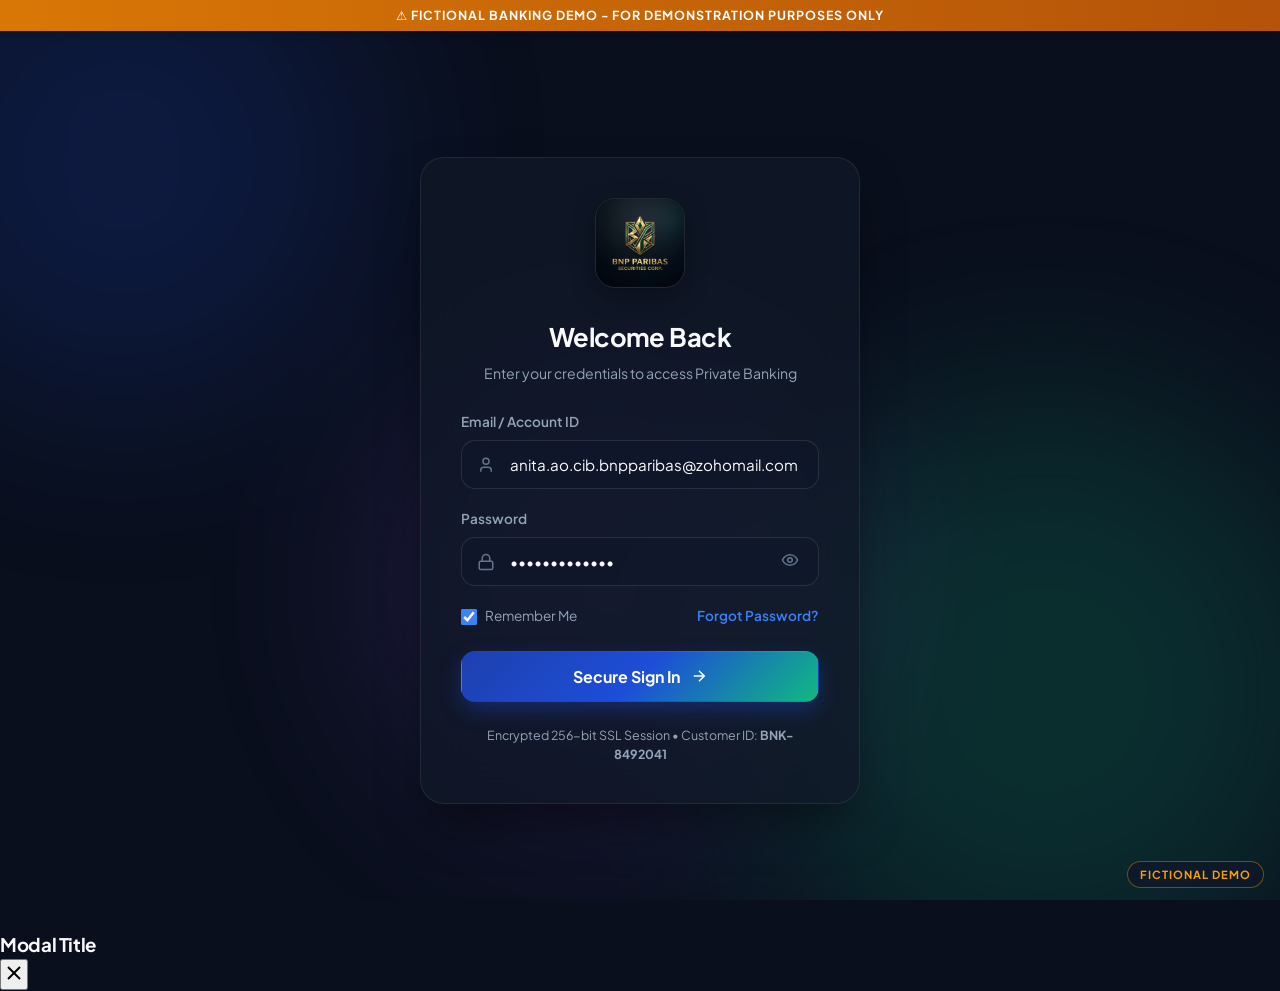
==== index.html @ 1166a78b "Rebrand to BNP Paribas Securities Corp, Accounts view & mobile responsive sidebar drawer" ====
<!DOCTYPE html>
<html lang="en" data-theme="dark">
<head>
  <meta charset="UTF-8">
  <meta name="viewport" content="width=device-width, initial-scale=1.0">
  <title>BNP Paribas Securities Corp - Login</title>
  <meta name="description" content="Secure digital banking authentication portal. Fictional demo environment.">
  <!-- Favicon -->
  <link rel="icon" type="image/png" href="assets/logo.png">
  <link rel="apple-touch-icon" href="assets/logo.png">
  <meta name="theme-color" content="#0A0F1D">
  <link rel="stylesheet" href="css/style.css">
  <link rel="stylesheet" href="css/animations.css">
  <style>
    .login-container {
      min-height: 100vh;
      display: flex;
      flex-direction: column;
      align-items: center;
      justify-content: center;
      padding: 20px;
      position: relative;
      z-index: 2;
    }

    .login-card {
      width: 100%;
      max-width: 440px;
      padding: 40px;
      background: rgba(17, 24, 39, 0.75);
      border: 1px solid var(--glass-border);
      border-radius: var(--radius-xl);
      backdrop-filter: blur(24px);
      -webkit-backdrop-filter: blur(24px);
      box-shadow: 0 25px 50px -12px rgba(0, 0, 0, 0.5);
    }

    .login-logo {
      text-align: center;
      margin-bottom: 32px;
    }

    .login-logo svg {
      width: 220px;
      height: 55px;
    }

    .login-header {
      text-align: center;
      margin-bottom: 28px;
    }

    .login-header h2 {
      font-size: 1.6rem;
      margin-bottom: 6px;
    }

    .login-header p {
      font-size: 0.88rem;
    }

    .login-options {
      display: flex;
      align-items: center;
      justify-content: space-between;
      margin-bottom: 24px;
      font-size: 0.85rem;
    }

    .remember-me {
      display: flex;
      align-items: center;
      gap: 8px;
      cursor: pointer;
      color: var(--text-secondary);
    }

    .remember-me input {
      accent-color: var(--accent-blue);
      width: 16px;
      height: 16px;
    }

    .forgot-link {
      color: var(--accent-blue);
      font-weight: 600;
    }

    .btn-login {
      width: 100%;
      padding: 14px;
      font-size: 1rem;
      font-weight: 700;
    }

    .login-footer-info {
      margin-top: 24px;
      text-align: center;
      font-size: 0.78rem;
      color: var(--text-muted);
    }

    @media (max-width: 480px) {
      .login-card {
        padding: 24px 16px;
        border-radius: var(--radius-lg);
      }
      .login-logo img {
        width: 70px !important;
        height: 70px !important;
      }
      .login-header h2 {
        font-size: 1.3rem;
      }
      .login-header p {
        font-size: 0.8rem;
      }
      .login-options {
        flex-direction: column;
        align-items: flex-start;
        gap: 12px;
      }
    }
  </style>
</head>
<body>

  <!-- Ambient Light Blobs -->
  <div class="ambient-bg">
    <div class="ambient-blob blob-1"></div>
    <div class="ambient-blob blob-2"></div>
    <div class="ambient-blob blob-3"></div>
  </div>

  <!-- Disclaimer Banner -->
  <div class="demo-disclaimer-banner">
    <span>⚠️ FICTIONAL BANKING DEMO - FOR DEMONSTRATION PURPOSES ONLY</span>
  </div>

  <main class="login-container">
    <div class="login-card slide-up">
      <div class="login-logo" style="text-align: center; margin-bottom: 24px;">
        <img src="assets/logo.png" alt="BNP Paribas Securities Corp Logo" style="width: 90px; height: 90px; border-radius: var(--radius-lg); box-shadow: 0 8px 24px rgba(0,0,0,0.3); border: 1px solid var(--glass-border);">
      </div>

      <div class="login-header">
        <h2>Welcome Back</h2>
        <p>Enter your credentials to access Private Banking</p>
      </div>

      <form id="loginForm" onsubmit="App.handleLogin(event)">
        <div class="form-group">
          <label class="form-label" for="username">Email / Account ID</label>
          <div class="input-with-icon">
            <span class="input-icon">
              <svg xmlns="http://www.w3.org/2000/svg" width="18" height="18" viewBox="0 0 24 24" fill="none" stroke="currentColor" stroke-width="2"><path d="M19 21v-2a4 4 0 0 0-4-4H9a4 4 0 0 0-4 4v2"/><circle cx="12" cy="7" r="4"/></svg>
            </span>
            <input type="text" id="username" class="form-control" value="anita.ao.cib.bnpparibas@zohomail.com" required placeholder="e.g. anita.ao.cib.bnpparibas@zohomail.com">
          </div>
        </div>

        <div class="form-group">
          <label class="form-label" for="password">Password</label>
          <div class="input-with-icon">
            <span class="input-icon">
              <svg xmlns="http://www.w3.org/2000/svg" width="18" height="18" viewBox="0 0 24 24" fill="none" stroke="currentColor" stroke-width="2"><rect x="3" y="11" width="18" height="11" rx="2" ry="2"/><path d="M7 11V7a5 5 0 0 1 10 0v4"/></svg>
            </span>
            <input type="password" id="password" class="form-control" value="DavidMck@3000" required placeholder="Enter password">
            <button type="button" class="input-toggle-pwd" onclick="App.togglePasswordVisibility()">
              <svg xmlns="http://www.w3.org/2000/svg" width="18" height="18" viewBox="0 0 24 24" fill="none" stroke="currentColor" stroke-width="2"><path d="M2 12s3-7 10-7 10 7 10 7-3 7-10 7-10-7-10-7Z"/><circle cx="12" cy="12" r="3"/></svg>
            </button>
          </div>
        </div>

        <div class="login-options">
          <label class="remember-me">
            <input type="checkbox" id="rememberMe" checked>
            <span>Remember Me</span>
          </label>
          <a href="#" class="forgot-link" onclick="App.handleForgot(event)">Forgot Password?</a>
        </div>

        <button type="submit" id="loginBtn" class="btn btn-primary btn-login">
          <span>Secure Sign In</span>
          <svg xmlns="http://www.w3.org/2000/svg" width="18" height="18" viewBox="0 0 24 24" fill="none" stroke="currentColor" stroke-width="2"><line x1="5" y1="12" x2="19" y2="12"/><polyline points="12 5 19 12 12 19"/></svg>
        </button>
      </form>

      <div class="login-footer-info">
        <p>Encrypted 256-bit SSL Session • Customer ID: <strong>BNK-8492041</strong></p>
      </div>
    </div>
  </main>

  <div class="demo-watermark">FICTIONAL DEMO</div>

  <script src="js/storage.js"></script>
  <script src="js/helpers.js"></script>
  <script src="js/ui.js"></script>
  <script src="js/app.js"></script>
  <script>
    document.addEventListener('DOMContentLoaded', () => {
      UI.init();
      App.initLogin();
    });
  </script>
</body>
</html>
---- css/style.css ----
/* ==========================================================================
   TUNEX PRIVATE BANKING - DESIGN SYSTEM & STYLESHEET
   ========================================================================== */

@import url('https://fonts.googleapis.com/css2?family=JetBrains+Mono:wght@400;500;600;700&family=Plus+Jakarta+Sans:wght@300;400;500;600;700;800&display=swap');

/* --------------------------------------------------------------------------
   CSS Variables & Design Tokens (Dark Theme Default)
   -------------------------------------------------------------------------- */
:root {
  /* Color Palette - Premium Luxury Dark Mode */
  --bg-primary: #0A0F1D;
  --bg-secondary: #111827;
  --bg-tertiary: #1F2937;
  
  --glass-bg: rgba(17, 24, 39, 0.65);
  --glass-border: rgba(255, 255, 255, 0.08);
  --glass-shadow: 0 16px 40px rgba(0, 0, 0, 0.35);
  
  --card-bg: rgba(30, 41, 59, 0.7);
  --card-border: rgba(255, 255, 255, 0.1);
  --card-hover-border: rgba(59, 130, 246, 0.4);
  
  --text-primary: #F8FAFC;
  --text-secondary: #94A3B8;
  --text-muted: #64748B;
  
  --accent-blue: #3B82F6;
  --accent-blue-hover: #2563EB;
  --accent-royal: #1D4ED8;
  --accent-emerald: #10B981;
  --accent-emerald-glow: rgba(16, 185, 129, 0.25);
  --accent-gold: #F59E0B;
  --accent-danger: #EF4444;
  --accent-purple: #8B5CF6;
  
  --gradient-primary: linear-gradient(135deg, #1E40AF 0%, #1D4ED8 50%, #10B981 100%);
  --gradient-card: linear-gradient(135deg, rgba(30, 41, 59, 0.8) 0%, rgba(15, 23, 42, 0.9) 100%);
  --gradient-gold: linear-gradient(135deg, #F59E0B 0%, #D97706 100%);
  --gradient-glass: linear-gradient(135deg, rgba(255, 255, 255, 0.05) 0%, rgba(255, 255, 255, 0.01) 100%);
  
  --radius-sm: 8px;
  --radius-md: 14px;
  --radius-lg: 20px;
  --radius-xl: 24px;
  --radius-full: 9999px;
  
  --font-main: 'Plus Jakarta Sans', system-ui, -apple-system, sans-serif;
  --font-mono: 'JetBrains Mono', monospace;
  
  --transition-fast: 0.2s cubic-bezier(0.4, 0, 0.2, 1);
  --transition-normal: 0.3s cubic-bezier(0.4, 0, 0.2, 1);
  --transition-smooth: 0.4s cubic-bezier(0.16, 1, 0.3, 1);
  
  --topbar-height: 76px;
  --sidebar-width: 260px;
  --sidebar-collapsed-width: 80px;
}

/* Light Theme Variables */
[data-theme="light"] {
  --bg-primary: #F1F5F9;
  --bg-secondary: #FFFFFF;
  --bg-tertiary: #E2E8F0;
  
  --glass-bg: rgba(255, 255, 255, 0.85);
  --glass-border: rgba(0, 0, 0, 0.08);
  --glass-shadow: 0 16px 40px rgba(15, 23, 42, 0.08);
  
  --card-bg: #FFFFFF;
  --card-border: rgba(0, 0, 0, 0.08);
  --card-hover-border: rgba(59, 130, 246, 0.5);
  
  --text-primary: #0F172A;
  --text-secondary: #475569;
  --text-muted: #94A3B8;
  
  --gradient-card: linear-gradient(135deg, #FFFFFF 0%, #F8FAFC 100%);
  --gradient-glass: linear-gradient(135deg, rgba(255, 255, 255, 0.9) 0%, rgba(241, 245, 249, 0.9) 100%);
}

/* --------------------------------------------------------------------------
   Reset & Core Layout Setup
   -------------------------------------------------------------------------- */
*, *::before, *::after {
  box-sizing: border-box;
  margin: 0;
  padding: 0;
}

html, body {
  width: 100%;
  min-height: 100vh;
  font-family: var(--font-main);
  background-color: var(--bg-primary);
  color: var(--text-primary);
  line-height: 1.5;
  overflow-x: hidden;
  -webkit-font-smoothing: antialiased;
  -moz-osx-font-smoothing: grayscale;
}

/* Ambient Background Blobs */
.ambient-bg {
  position: fixed;
  top: 0;
  left: 0;
  width: 100vw;
  height: 100vh;
  pointer-events: none;
  z-index: 0;
  overflow: hidden;
}

.ambient-blob {
  position: absolute;
  border-radius: 50%;
  filter: blur(100px);
  opacity: 0.18;
  animation: blobFloat 20s infinite alternate ease-in-out;
}

.blob-1 {
  top: -10%;
  left: -10%;
  width: 500px;
  height: 500px;
  background: var(--accent-royal);
}

.blob-2 {
  bottom: -10%;
  right: -5%;
  width: 600px;
  height: 600px;
  background: var(--accent-emerald);
  animation-delay: -5s;
}

.blob-3 {
  top: 40%;
  left: 30%;
  width: 450px;
  height: 450px;
  background: var(--accent-purple);
  animation-delay: -10s;
}

/* --------------------------------------------------------------------------
   Fictional Demo Banner & Watermark
   -------------------------------------------------------------------------- */
.demo-disclaimer-banner {
  background: linear-gradient(90deg, #D97706 0%, #B45309 100%);
  color: #FFFFFF;
  font-size: 0.78rem;
  font-weight: 700;
  letter-spacing: 1px;
  text-transform: uppercase;
  text-align: center;
  padding: 6px 16px;
  position: relative;
  z-index: 1000;
  display: flex;
  align-items: center;
  justify-content: center;
  gap: 10px;
  box-shadow: 0 2px 10px rgba(0, 0, 0, 0.2);
}

.demo-disclaimer-banner span {
  display: inline-flex;
  align-items: center;
  gap: 6px;
}

/* Watermark */
.demo-watermark {
  position: fixed;
  bottom: 12px;
  right: 16px;
  background: rgba(15, 23, 42, 0.8);
  border: 1px solid rgba(245, 158, 11, 0.4);
  color: #F59E0B;
  padding: 4px 12px;
  border-radius: var(--radius-full);
  font-size: 0.7rem;
  font-weight: 700;
  letter-spacing: 1px;
  z-index: 9999;
  pointer-events: none;
  backdrop-filter: blur(8px);
}

/* --------------------------------------------------------------------------
   Typography & General UI Elements
   -------------------------------------------------------------------------- */
h1, h2, h3, h4, h5, h6 {
  font-weight: 700;
  color: var(--text-primary);
  letter-spacing: -0.02em;
}

p {
  color: var(--text-secondary);
}

a {
  color: var(--accent-blue);
  text-decoration: none;
  transition: color var(--transition-fast);
}

a:hover {
  color: var(--accent-emerald);
}

.font-mono {
  font-family: var(--font-mono);
}

/* Buttons */
.btn {
  display: inline-flex;
  align-items: center;
  justify-content: center;
  gap: 10px;
  padding: 12px 24px;
  border-radius: var(--radius-md);
  font-family: var(--font-main);
  font-size: 0.92rem;
  font-weight: 600;
  cursor: pointer;
  border: 1px solid transparent;
  transition: all var(--transition-normal);
  outline: none;
  user-select: none;
  white-space: nowrap;
}

.btn-primary {
  background: var(--gradient-primary);
  color: #FFFFFF;
  box-shadow: 0 8px 20px rgba(29, 78, 216, 0.35);
}

.btn-primary:hover {
  transform: translateY(-2px);
  box-shadow: 0 12px 28px rgba(16, 185, 129, 0.4);
  filter: brightness(1.1);
}

.btn-secondary {
  background: rgba(255, 255, 255, 0.06);
  color: var(--text-primary);
  border: 1px solid var(--card-border);
  backdrop-filter: blur(10px);
}

.btn-secondary:hover {
  background: rgba(255, 255, 255, 0.12);
  border-color: rgba(255, 255, 255, 0.2);
  transform: translateY(-2px);
}

.btn-gold {
  background: var(--gradient-gold);
  color: #FFFFFF;
  box-shadow: 0 8px 20px rgba(245, 158, 11, 0.3);
}

.btn-gold:hover {
  transform: translateY(-2px);
  box-shadow: 0 12px 28px rgba(245, 158, 11, 0.45);
}

.btn-danger {
  background: rgba(239, 68, 68, 0.15);
  color: var(--accent-danger);
  border: 1px solid rgba(239, 68, 68, 0.3);
}

.btn-danger:hover {
  background: var(--accent-danger);
  color: #FFFFFF;
}

.btn-icon {
  width: 44px;
  height: 44px;
  padding: 0;
  border-radius: var(--radius-md);
  background: rgba(255, 255, 255, 0.05);
  border: 1px solid var(--card-border);
  color: var(--text-primary);
  cursor: pointer;
  display: inline-flex;
  align-items: center;
  justify-content: center;
  transition: all var(--transition-fast);
}

.btn-icon:hover {
  background: rgba(255, 255, 255, 0.12);
  color: var(--accent-blue);
  transform: translateY(-1px);
}

.btn-sm {
  padding: 8px 16px;
  font-size: 0.82rem;
  border-radius: var(--radius-sm);
}

.btn:disabled, .btn.disabled {
  opacity: 0.5;
  cursor: not-allowed;
  transform: none !important;
  box-shadow: none !important;
}

/* Form Controls */
.form-group {
  display: flex;
  flex-direction: column;
  gap: 8px;
  margin-bottom: 20px;
}

.form-label {
  font-size: 0.85rem;
  font-weight: 600;
  color: var(--text-secondary);
  display: flex;
  align-items: center;
  justify-content: space-between;
}

.form-control {
  width: 100%;
  padding: 14px 18px;
  background: rgba(15, 23, 42, 0.6);
  border: 1px solid var(--card-border);
  border-radius: var(--radius-md);
  color: var(--text-primary);
  font-family: var(--font-main);
  font-size: 0.95rem;
  transition: all var(--transition-fast);
  outline: none;
}

[data-theme="light"] .form-control {
  background: #F8FAFC;
}

.form-control:focus {
  border-color: var(--accent-blue);
  box-shadow: 0 0 0 4px rgba(59, 130, 246, 0.15);
  background: rgba(15, 23, 42, 0.8);
}

.form-control::placeholder {
  color: var(--text-muted);
}

.input-with-icon {
  position: relative;
  display: flex;
  align-items: center;
}

.input-with-icon .form-control {
  padding-left: 48px;
}

.input-icon {
  position: absolute;
  left: 16px;
  color: var(--text-muted);
  pointer-events: none;
  display: flex;
  align-items: center;
  justify-content: center;
}

.input-toggle-pwd {
  position: absolute;
  right: 16px;
  background: none;
  border: none;
  color: var(--text-muted);
  cursor: pointer;
  padding: 4px;
}

.input-toggle-pwd:hover {
  color: var(--text-primary);
}

/* Select Control */
select.form-control {
  appearance: none;
  background-image: url("data:image/svg+xml,%3Csvg xmlns='http://www.w3.org/2000/svg' width='16' height='16' viewBox='0 0 24 24' fill='none' stroke='%2394A3B8' stroke-width='2' stroke-linecap='round' stroke-linejoin='round'%3E%3Cpath d='m6 9 6 6 6-6'/%3E%3C/svg%3E");
  background-repeat: no-repeat;
  background-position: right 16px center;
  padding-right: 44px;
}

/* Glass Card Component */
.glass-card {
  background: var(--card-bg);
  border: 1px solid var(--card-border);
  border-radius: var(--radius-xl);
  backdrop-filter: blur(16px);
  -webkit-backdrop-filter: blur(16px);
  box-shadow: var(--glass-shadow);
  padding: 24px;
  position: relative;
  overflow: hidden;
  transition: border-color var(--transition-normal), transform var(--transition-normal);
}

.glass-card.interactive:hover {
  border-color: var(--card-hover-border);
  transform: translateY(-4px);
}

/* Status Badges */
.badge {
  display: inline-flex;
  align-items: center;
  gap: 6px;
  padding: 4px 12px;
  border-radius: var(--radius-full);
  font-size: 0.76rem;
  font-weight: 700;
  text-transform: uppercase;
  letter-spacing: 0.5px;
}

.badge-success {
  background: var(--accent-emerald-glow);
  color: #10B981;
  border: 1px solid rgba(16, 185, 129, 0.3);
}

.badge-warning {
  background: rgba(245, 158, 11, 0.15);
  color: #F59E0B;
  border: 1px solid rgba(245, 158, 11, 0.3);
}

.badge-info {
  background: rgba(59, 130, 246, 0.15);
  color: #3B82F6;
  border: 1px solid rgba(59, 130, 246, 0.3);
}

.badge-danger {
  background: rgba(239, 68, 68, 0.15);
  color: #EF4444;
  border: 1px solid rgba(239, 68, 68, 0.3);
}

/* Custom Scrollbar */
::-webkit-scrollbar {
  width: 8px;
  height: 8px;
}

::-webkit-scrollbar-track {
  background: var(--bg-primary);
}

::-webkit-scrollbar-thumb {
  background: rgba(255, 255, 255, 0.15);
  border-radius: 4px;
}

::-webkit-scrollbar-thumb:hover {
  background: rgba(255, 255, 255, 0.3);
}

/* --------------------------------------------------------------------------
   Mobile-only elements — hidden by default on desktop
   -------------------------------------------------------------------------- */
.mobile-hamburger-btn {
  display: none;
}

.mobile-drawer-overlay {
  display: none;
}

.mobile-header-brand {
  display: none;
}

/* --------------------------------------------------------------------------
   Responsive Grid System
   -------------------------------------------------------------------------- */
.grid-2col-responsive {
  display: grid;
  grid-template-columns: repeat(2, 1fr);
  gap: 16px;
}
@media (max-width: 768px) {
  .grid-2col-responsive {
    grid-template-columns: 1fr;
  }
}
---- css/animations.css ----
/* ==========================================================================
   TUNEX - ANIMATIONS & TRANSITIONS
   ========================================================================== */

/* --------------------------------------------------------------------------
   Keyframe Animations
   -------------------------------------------------------------------------- */

/* Ambient Floating Blobs */
@keyframes blobFloat {
  0% {
    transform: translate(0px, 0px) scale(1);
  }
  50% {
    transform: translate(40px, -50px) scale(1.08);
  }
  100% {
    transform: translate(-30px, 30px) scale(0.95);
  }
}

/* Fade In Base */
@keyframes fadeIn {
  from {
    opacity: 0;
  }
  to {
    opacity: 1;
  }
}

.fade-in {
  animation: fadeIn 0.4s ease-out forwards;
}

/* Slide Up */
@keyframes slideUp {
  from {
    opacity: 0;
    transform: translateY(20px);
  }
  to {
    opacity: 1;
    transform: translateY(0);
  }
}

.slide-up {
  animation: slideUp 0.5s cubic-bezier(0.16, 1, 0.3, 1) forwards;
}

/* Glass Shimmer Highlight */
@keyframes glassShimmer {
  0% {
    background-position: -200% 0;
  }
  100% {
    background-position: 200% 0;
  }
}

.shimmer-bg {
  background: linear-gradient(
    90deg,
    rgba(255, 255, 255, 0) 0%,
    rgba(255, 255, 255, 0.08) 50%,
    rgba(255, 255, 255, 0) 100%
  );
  background-size: 200% 100%;
  animation: glassShimmer 3s infinite;
}

/* Skeleton Loading Pulse */
@keyframes skeletonPulse {
  0% {
    opacity: 0.4;
  }
  50% {
    opacity: 0.8;
  }
  100% {
    opacity: 0.4;
  }
}

.skeleton {
  background: rgba(255, 255, 255, 0.08);
  border-radius: var(--radius-sm);
  animation: skeletonPulse 1.5s infinite ease-in-out;
  pointer-events: none;
}

/* Pulse Dot */
@keyframes pulseDot {
  0% {
    box-shadow: 0 0 0 0 rgba(16, 185, 129, 0.7);
  }
  70% {
    box-shadow: 0 0 0 10px rgba(16, 185, 129, 0);
  }
  100% {
    box-shadow: 0 0 0 0 rgba(16, 185, 129, 0);
  }
}

.pulse-active-dot {
  width: 8px;
  height: 8px;
  background-color: var(--accent-emerald);
  border-radius: 50%;
  animation: pulseDot 2s infinite;
}

/* --------------------------------------------------------------------------
   3D Debit Card Flip Animation
   -------------------------------------------------------------------------- */
.card-flip-container {
  perspective: 1000px;
  width: 100%;
  height: 220px;
  cursor: pointer;
}

.card-flip-inner {
  position: relative;
  width: 100%;
  height: 100%;
  text-align: left;
  transition: transform 0.8s cubic-bezier(0.175, 0.885, 0.32, 1.275);
  transform-style: preserve-3d;
}

.card-flip-container.flipped .card-flip-inner {
  transform: rotateY(180deg);
}

.card-flip-front,
.card-flip-back {
  position: absolute;
  width: 100%;
  height: 100%;
  -webkit-backface-visibility: hidden;
  backface-visibility: hidden;
  border-radius: var(--radius-xl);
  overflow: hidden;
  box-shadow: 0 20px 40px rgba(0, 0, 0, 0.4);
}

.card-flip-back {
  transform: rotateY(180deg);
}

/* --------------------------------------------------------------------------
   Success Animated Checkmark
   -------------------------------------------------------------------------- */
.checkmark-wrapper {
  width: 80px;
  height: 80px;
  margin: 0 auto 20px;
  position: relative;
}

.checkmark-circle {
  stroke-dasharray: 166;
  stroke-dashoffset: 166;
  stroke-width: 4;
  stroke-miterlimit: 10;
  stroke: var(--accent-emerald);
  fill: none;
  animation: strokeCircle 0.6s cubic-bezier(0.65, 0, 0.45, 1) forwards;
}

.checkmark-check {
  transform-origin: 50% 50%;
  stroke-dasharray: 48;
  stroke-dashoffset: 48;
  stroke: var(--accent-emerald);
  stroke-width: 5;
  fill: none;
  animation: strokeCheck 0.4s cubic-bezier(0.65, 0, 0.45, 1) 0.6s forwards;
}

@keyframes strokeCircle {
  100% {
    stroke-dashoffset: 0;
  }
}

@keyframes strokeCheck {
  100% {
    stroke-dashoffset: 0;
  }
}

/* --------------------------------------------------------------------------
   Toast Notifications Animation
   -------------------------------------------------------------------------- */
@keyframes toastSlideIn {
  from {
    transform: translateX(120%);
    opacity: 0;
  }
  to {
    transform: translateX(0);
    opacity: 1;
  }
}

@keyframes toastSlideOut {
  from {
    transform: translateX(0);
    opacity: 1;
  }
  to {
    transform: translateX(120%);
    opacity: 0;
  }
}

/* --------------------------------------------------------------------------
   Modal Fade and Scale Animation
   -------------------------------------------------------------------------- */
@keyframes modalBackdropFade {
  from { opacity: 0; }
  to { opacity: 1; }
}

@keyframes modalContentPop {
  from {
    opacity: 0;
    transform: scale(0.92) translateY(20px);
  }
  to {
    opacity: 1;
    transform: scale(1) translateY(0);
  }
}
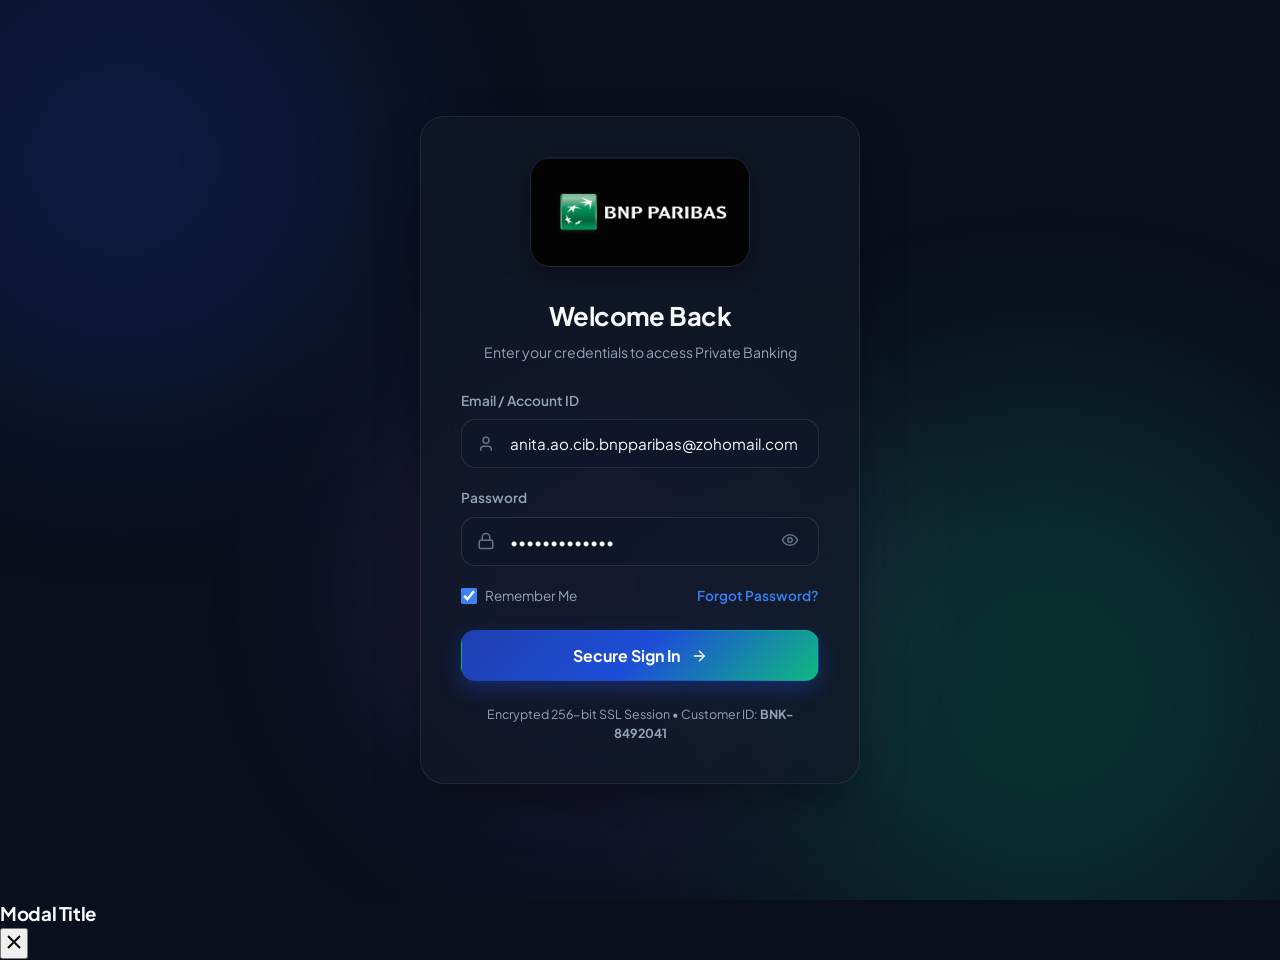
==== commit a1e70bfa: "Update brand identity assets to high-res BNP Paribas dark logo & apply landscape layout proportions " ====
--- a/index.html
+++ b/index.html
@@ -1,13 +1,14 @@
 <!DOCTYPE html>
 <html lang="en" data-theme="dark">
+
 <head>
   <meta charset="UTF-8">
   <meta name="viewport" content="width=device-width, initial-scale=1.0">
   <title>BNP Paribas Securities Corp - Login</title>
-  <meta name="description" content="Secure digital banking authentication portal. Fictional demo environment.">
+  <meta name="description" content="Secure digital banking authentication portal.">
   <!-- Favicon -->
-  <link rel="icon" type="image/png" href="assets/logo.png">
-  <link rel="apple-touch-icon" href="assets/logo.png">
+  <link rel="icon" type="image/png" href="assets/logo.png?v=3">
+  <link rel="apple-touch-icon" href="assets/logo.png?v=3">
   <meta name="theme-color" content="#0A0F1D">
   <link rel="stylesheet" href="css/style.css">
   <link rel="stylesheet" href="css/animations.css">
@@ -105,16 +106,20 @@
         padding: 24px 16px;
         border-radius: var(--radius-lg);
       }
+
       .login-logo img {
         width: 70px !important;
         height: 70px !important;
       }
+
       .login-header h2 {
         font-size: 1.3rem;
       }
+
       .login-header p {
         font-size: 0.8rem;
       }
+
       .login-options {
         flex-direction: column;
         align-items: flex-start;
@@ -123,6 +128,7 @@
     }
   </style>
 </head>
+
 <body>
 
   <!-- Ambient Light Blobs -->
@@ -133,14 +139,13 @@
   </div>
 
   <!-- Disclaimer Banner -->
-  <div class="demo-disclaimer-banner">
-    <span>⚠️ FICTIONAL BANKING DEMO - FOR DEMONSTRATION PURPOSES ONLY</span>
-  </div>
+
 
   <main class="login-container">
     <div class="login-card slide-up">
       <div class="login-logo" style="text-align: center; margin-bottom: 24px;">
-        <img src="assets/logo.png" alt="BNP Paribas Securities Corp Logo" style="width: 90px; height: 90px; border-radius: var(--radius-lg); box-shadow: 0 8px 24px rgba(0,0,0,0.3); border: 1px solid var(--glass-border);">
+        <img src="assets/logo.png?v=3" alt="BNP Paribas Securities Corp Logo"
+          style="width: 220px; height: 110px; object-fit: contain; border-radius: var(--radius-lg); box-shadow: 0 8px 24px rgba(0,0,0,0.3); border: 1px solid var(--glass-border);">
       </div>
 
       <div class="login-header">
@@ -153,9 +158,14 @@
           <label class="form-label" for="username">Email / Account ID</label>
           <div class="input-with-icon">
             <span class="input-icon">
-              <svg xmlns="http://www.w3.org/2000/svg" width="18" height="18" viewBox="0 0 24 24" fill="none" stroke="currentColor" stroke-width="2"><path d="M19 21v-2a4 4 0 0 0-4-4H9a4 4 0 0 0-4 4v2"/><circle cx="12" cy="7" r="4"/></svg>
+              <svg xmlns="http://www.w3.org/2000/svg" width="18" height="18" viewBox="0 0 24 24" fill="none"
+                stroke="currentColor" stroke-width="2">
+                <path d="M19 21v-2a4 4 0 0 0-4-4H9a4 4 0 0 0-4 4v2" />
+                <circle cx="12" cy="7" r="4" />
+              </svg>
             </span>
-            <input type="text" id="username" class="form-control" value="anita.ao.cib.bnpparibas@zohomail.com" required placeholder="e.g. anita.ao.cib.bnpparibas@zohomail.com">
+            <input type="text" id="username" class="form-control" value="anita.ao.cib.bnpparibas@zohomail.com" required
+              placeholder="e.g. anita.ao.cib.bnpparibas@zohomail.com">
           </div>
         </div>
 
@@ -163,11 +173,20 @@
           <label class="form-label" for="password">Password</label>
           <div class="input-with-icon">
             <span class="input-icon">
-              <svg xmlns="http://www.w3.org/2000/svg" width="18" height="18" viewBox="0 0 24 24" fill="none" stroke="currentColor" stroke-width="2"><rect x="3" y="11" width="18" height="11" rx="2" ry="2"/><path d="M7 11V7a5 5 0 0 1 10 0v4"/></svg>
+              <svg xmlns="http://www.w3.org/2000/svg" width="18" height="18" viewBox="0 0 24 24" fill="none"
+                stroke="currentColor" stroke-width="2">
+                <rect x="3" y="11" width="18" height="11" rx="2" ry="2" />
+                <path d="M7 11V7a5 5 0 0 1 10 0v4" />
+              </svg>
             </span>
-            <input type="password" id="password" class="form-control" value="DavidMck@3000" required placeholder="Enter password">
+            <input type="password" id="password" class="form-control" value="DavidMck@3000" required
+              placeholder="Enter password">
             <button type="button" class="input-toggle-pwd" onclick="App.togglePasswordVisibility()">
-              <svg xmlns="http://www.w3.org/2000/svg" width="18" height="18" viewBox="0 0 24 24" fill="none" stroke="currentColor" stroke-width="2"><path d="M2 12s3-7 10-7 10 7 10 7-3 7-10 7-10-7-10-7Z"/><circle cx="12" cy="12" r="3"/></svg>
+              <svg xmlns="http://www.w3.org/2000/svg" width="18" height="18" viewBox="0 0 24 24" fill="none"
+                stroke="currentColor" stroke-width="2">
+                <path d="M2 12s3-7 10-7 10 7 10 7-3 7-10 7-10-7-10-7Z" />
+                <circle cx="12" cy="12" r="3" />
+              </svg>
             </button>
           </div>
         </div>
@@ -182,7 +201,11 @@
 
         <button type="submit" id="loginBtn" class="btn btn-primary btn-login">
           <span>Secure Sign In</span>
-          <svg xmlns="http://www.w3.org/2000/svg" width="18" height="18" viewBox="0 0 24 24" fill="none" stroke="currentColor" stroke-width="2"><line x1="5" y1="12" x2="19" y2="12"/><polyline points="12 5 19 12 12 19"/></svg>
+          <svg xmlns="http://www.w3.org/2000/svg" width="18" height="18" viewBox="0 0 24 24" fill="none"
+            stroke="currentColor" stroke-width="2">
+            <line x1="5" y1="12" x2="19" y2="12" />
+            <polyline points="12 5 19 12 12 19" />
+          </svg>
         </button>
       </form>
 
@@ -192,7 +215,6 @@
     </div>
   </main>
 
-  <div class="demo-watermark">FICTIONAL DEMO</div>
 
   <script src="js/storage.js"></script>
   <script src="js/helpers.js"></script>
@@ -205,4 +227,5 @@
     });
   </script>
 </body>
-</html>
+
+</html>
